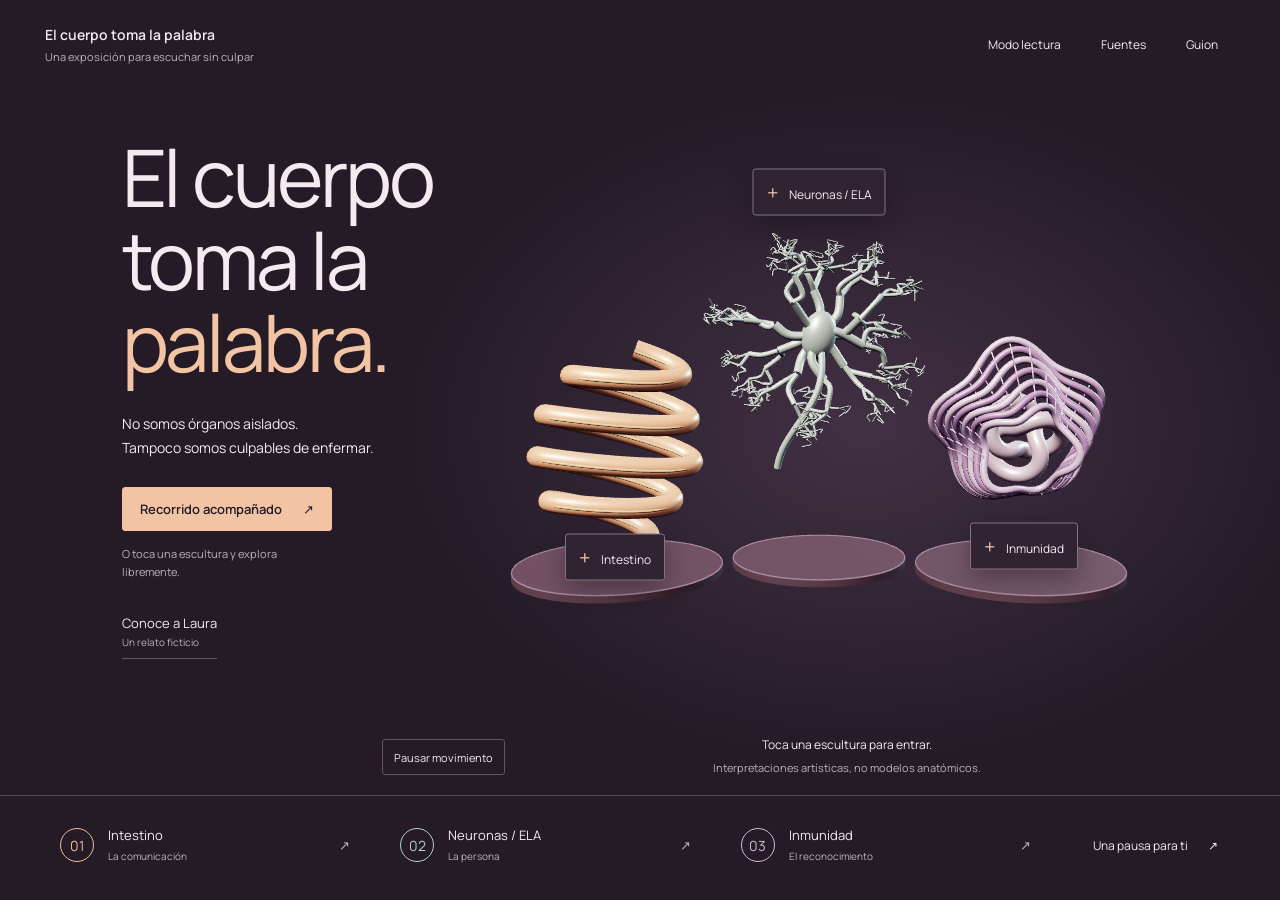
==== index.html @ 7c8bc36c "Publish interactive body exhibition" ====
<!doctype html><html lang="es"><head><meta charset="UTF-8"/><meta name="viewport" content="width=device-width, initial-scale=1.0"/><link rel="icon" type="image/svg+xml" href="./favicon.svg"/><meta name="theme-color" content="#241b27"/><meta name="description" content="Una exposición interactiva sobre el intestino, la ELA y la inmunidad. Escuchar el cuerpo sin culpar a la persona."/><title>El cuerpo toma la palabra · Exposición interactiva</title>  <script type="module" crossorigin src="./assets/index-BwPp86Fr.js"></script>
  <link rel="stylesheet" crossorigin href="./assets/index-CwZqlV-K.css">
</head><body><div id="root"></div><noscript>Esta exposición necesita JavaScript. Actívalo en tu navegador para explorar las estaciones. El intestino y el cerebro se comunican en ambas direcciones. La ELA y la autoinmunidad no se explican por el carácter ni la represión emocional. Tu cuerpo merece cuidado, no culpa.</noscript></body></html>
---- assets/index-CwZqlV-K.css ----
@font-face{font-family:Manrope;src:url(./manrope-regular-BEIO-tX3.ttf) format("truetype");font-weight:400;font-display:swap}@font-face{font-family:Manrope;src:url(./manrope-semibold-DBphNC1-.ttf) format("truetype");font-weight:600 800;font-display:swap}:root{font-family:Manrope,sans-serif;color:#f4eaf0;background:#241b27;font-synthesis:none;--ground:#241b27;--surface:#302432;--ink:#f4eaf0;--muted:#c2aebd;--line:#685265;--accent:#f2c4a4;--ease:cubic-bezier(.23,1,.32,1);color-scheme:dark}*{box-sizing:border-box}body{margin:0}button,a,summary{-webkit-tap-highlight-color:transparent}button{font:inherit;color:inherit;cursor:pointer;border:1px solid var(--line);background:transparent;min-height:44px;padding:11px 17px;border-radius:3px;transition:background .18s var(--ease),transform .14s var(--ease),border-color .18s var(--ease)}button:active{transform:scale(.98)}button[aria-pressed=true]{background:var(--accent);color:var(--ground);border-color:var(--accent)}button:disabled{opacity:.5;cursor:wait}a{color:var(--accent);text-underline-offset:5px}a:focus-visible,button:focus-visible,summary:focus-visible{outline:2px solid var(--accent);outline-offset:5px}::selection{background:#f2c4a4;color:#241b27}*{scrollbar-color:#9b8194 #241b27;scrollbar-width:thin}p{line-height:1.7;margin:0 0 18px}h1,h2{font-weight:400;text-wrap:balance}h1{letter-spacing:-.04em}h2{font-size:20px;line-height:1.4;margin:0 0 14px}small{font-size:12px;line-height:1.6;color:var(--muted)}.exhibition{min-height:100svh;display:flex;flex-direction:column;max-width:2000px;margin:auto}header{display:flex;align-items:center;justify-content:space-between;gap:20px;padding:22px 3.5%;position:relative;z-index:2}.brand{padding:0;border:0;text-align:left;font-size:14px;font-weight:600}.brand span{display:block;font-weight:400;color:var(--muted);font-size:11px;margin-top:5px}.top-actions{display:flex;gap:6px}.top-actions button{border:0;font-size:12px}.skip{position:fixed;left:20px;top:-100px;z-index:5;background:var(--ink);color:var(--ground);padding:15px}.skip:focus{top:10px}main{position:relative;flex:1;min-height:640px}.installation{position:absolute;right:0;top:0;width:72%;height:100%;min-height:600px;background:radial-gradient(ellipse at 55% 48%,#423044 0,transparent 64%)}.sculpture{position:absolute;inset:0 0 65px}.sculpture canvas{width:100%;height:100%;display:block;touch-action:pan-y}.art-label{position:absolute;transform:translate(-50%,-50%);white-space:nowrap;background:#302432;border-color:#897184;font-size:12px;padding:9px 13px;box-shadow:0 9px 25px #17101966}.art-label:active{transform:translate(-50%,-50%) scale(.98)}.art-label[hidden]{display:none}.label-cross{font-size:20px;vertical-align:-1px;padding-right:10px;color:var(--accent)}.art-caption{position:absolute;bottom:20px;left:12%;right:6%;font-size:12px;color:var(--ink);text-align:center;pointer-events:none}.art-caption span{display:block;font-size:11px;color:var(--muted);margin-top:7px}.intro{position:relative;z-index:1;width:37%;padding:48px 0 40px 9.5%;pointer-events:none}.intro h1{font-size:clamp(62px,6.2vw,94px);line-height:1.04;margin:0 0 28px}.intro h1 span{color:var(--accent)}.intro p{font-size:14px;line-height:1.75}.entry-actions{margin-top:26px;display:flex;align-items:flex-start;flex-direction:column;gap:14px}.intro button{pointer-events:auto}.primary{background:var(--accent);border-color:var(--accent);color:var(--ground);font-size:13px;font-weight:600}.primary span{padding-left:18px}.entry-actions>span{font-size:11px;color:var(--muted);max-width:210px;line-height:1.7}.story-link{margin-top:32px;padding:0;border:0;border-bottom:1px solid var(--line);border-radius:0;font-size:13px}.story-link span{display:block;text-align:left;font-size:10px;color:var(--muted);padding:3px 0 9px}.load-state,.loading-note{position:absolute;top:42%;left:30%;font-size:12px;color:var(--muted);max-width:220px}.loading-note{top:50%;font-size:11px}.inside main{display:grid;grid-template-columns:55% 45%;min-height:690px}.inside .installation{position:sticky;top:0;left:0;width:100%;height:min(780px,calc(100svh - 70px));min-height:470px;grid-column:1;grid-row:1}.inside .reading-desk{grid-column:2;grid-row:1}.reading-desk{padding:25px 9% 35px 4%;min-width:0}.desk-top{display:flex;align-items:center;justify-content:space-between;color:var(--muted);font-size:11px;margin-bottom:30px}.back{border:0;padding:0;font-size:12px}.reading-desk h1{font-size:clamp(34px,3.3vw,52px);line-height:1.12;margin:0 0 22px;outline:none}.reading-desk h1 em{font-style:normal;color:var(--accent)}.lead{font-size:16px;color:var(--ink);line-height:1.7}.experiment{margin:32px 0 25px;padding:24px 0;border-top:1px solid var(--line);border-bottom:1px solid var(--line)}.experiment p,.result,details p{font-size:13px}.experiment>p{color:var(--muted)}.button-pair{display:grid;grid-template-columns:1fr 1fr;gap:8px}.button-pair button,.immune-controls button{font-size:11px;padding:11px 8px}.result{line-height:1.7;margin-top:18px;color:var(--ink)}.result p{margin:12px 0 0}.result strong{font-weight:600;color:var(--accent)}.text-button{border:0;padding:9px 0;text-decoration:underline;text-underline-offset:5px;font-size:12px;color:var(--accent)}details{border-bottom:1px solid #584456;padding:0 0 15px;margin:0 0 15px}summary{cursor:pointer;font-size:13px;line-height:1.6;padding:10px 0;min-height:44px}details p:first-of-type{margin-top:15px}details a{font-size:12px}details[open]{padding-bottom:24px}.account{margin:18px 0 24px}.account span{font-size:11px;color:var(--muted)}.account p{font-size:18px;line-height:1.6;margin-top:10px}.immune-controls{display:flex;flex-wrap:wrap;gap:8px}.recognition{display:flex;align-items:center;gap:18px;min-height:90px;font-size:12px;color:var(--muted)}.cell{font-size:38px;color:var(--accent)}.recognition.self .cell{color:#b5d0c9}.recognition.auto .cell{color:#efbc99}.boundary{height:42px;width:1px;background:var(--line);transform:rotate(20deg)}.recognition-label{max-width:170px}.laura-beat{width:100%;text-align:left;border:0;background:var(--surface);padding:18px;display:flex;justify-content:space-between;gap:15px;font-size:12px;margin-top:25px}.laura-beat span+span{color:var(--accent);font-size:11px}.care-note{color:var(--muted);font-size:11px;margin:25px 0 0}.guide{margin-top:25px;font-size:12px}.guide strong{font-weight:400;color:var(--accent)}.guide p{margin-top:10px;color:var(--muted)}footer{display:flex;align-items:center;gap:30px;padding:18px 3.5% 24px;position:relative;z-index:2;border-top:1px solid #584456}footer nav{display:grid;grid-template-columns:repeat(3,1fr);flex:1;gap:20px}footer nav button{border:0;text-align:left;display:flex;gap:14px;align-items:center;padding:12px 15px;font-size:13px}footer nav button[aria-current]{background:#473345}footer nav small{display:block;font-size:10px;margin-top:4px}.station-mark{color:var(--station-color);font-size:14px;border:1px solid var(--station-color);width:34px;height:34px;display:grid;place-items:center;border-radius:50%;flex-shrink:0}.nav-arrow{margin-left:auto;color:var(--muted)}.pause{border:0;font-size:12px}.pause span{margin-left:18px}.fallback-art{height:100%;display:flex;flex-direction:column;justify-content:center;align-items:center;padding:60px 15% 100px}.fallback-word{font-size:clamp(32px,4.5vw,70px);line-height:1.2;color:var(--accent);letter-spacing:-.04em}.fallback-art p{font-size:12px;color:var(--muted);max-width:300px;margin-top:24px}.simple .art-caption{display:none}dialog{border:1px solid var(--line);border-radius:4px;background:var(--surface);color:var(--ink);width:min(640px,calc(100% - 32px));max-height:85svh;padding:32px;box-shadow:0 25px 90px #100b1499}dialog::backdrop{background:#150e1bcc}dialog p{font-size:14px}.dialog-head{display:flex;justify-content:space-between;gap:24px;align-items:flex-start;margin-bottom:25px}.dialog-head h2{font-size:28px;letter-spacing:-.03em;margin:0}.dialog-head button{font-size:12px;flex-shrink:0;padding:7px 12px}.source-list{margin:25px 0}.source-list a{display:flex;justify-content:space-between;gap:20px;border-bottom:1px solid var(--line);padding:18px 0;font-size:13px;text-decoration:none}.source-list strong{font-weight:600}.source-list span{color:var(--muted);text-align:right}.fiction{color:var(--accent)}blockquote{font-size:25px;line-height:1.6;letter-spacing:-.02em;margin:25px 0}.reflection-choices{display:grid;gap:10px;margin:22px 0}.reflection-choices button{text-align:left;font-size:13px}dialog small{display:block;margin-top:20px}.motion-toggle{font-size:11px;position:absolute;left:24px;bottom:20px;z-index:1;padding:7px 11px;min-height:36px;background:var(--ground)}@media(hover:hover){button:hover{background:#493849;border-color:#b398ac}.primary:hover,button[aria-pressed=true]:hover{background:#ffdabd;color:var(--ground)}a:hover{color:#ffdabd}.brand:hover,.top-actions button:hover,.back:hover,.text-button:hover,.story-link:hover,.pause:hover{background:transparent;color:var(--accent)}summary:hover{color:var(--accent)}}@media(min-width:1600px){.intro{padding-left:8%}.inside main{grid-template-columns:58% 42%}.reading-desk{padding-right:12%}}@media(max-width:1000px){header{padding:18px 24px}.intro{padding-left:5%;width:39%;padding-top:65px}.intro h1{font-size:68px}.installation{width:68%}.inside main{grid-template-columns:48% 52%}.reading-desk{padding-right:7%}.inside .installation{min-height:420px}.button-pair{grid-template-columns:1fr}.inside .art-caption{bottom:60px}.art-caption{font-size:11px}footer{gap:12px;padding:16px}footer nav{gap:4px}footer nav button{padding:10px;font-size:12px}.pause span{margin-left:0}.station-mark{width:30px;height:30px}.nav-arrow{display:none}.motion-toggle{left:15px}}@media(max-width:700px){header{padding:16px 20px;gap:8px}.brand{max-width:175px;font-size:12px}.brand span{font-size:9px}.top-actions{gap:0}.top-actions button{font-size:10px;padding:8px;min-height:44px}main{display:flex;flex-direction:column;min-height:0}.intro{order:0;padding:24px 24px 0;width:100%;pointer-events:auto}.intro h1{font-size:54px;line-height:1.05;max-width:340px;margin-bottom:18px}.intro h1 br:nth-child(2){display:none}.intro h1 span:before{content:" "}.intro p{font-size:12px;margin-bottom:12px}.entry-actions{margin-top:18px;flex-direction:row;align-items:center;gap:16px}.entry-actions>span{font-size:10px;max-width:120px}.primary{font-size:11px;padding:12px}.primary span{padding-left:8px}.story-link{margin-top:15px;display:flex;gap:12px;align-items:center;min-height:44px;font-size:11px}.story-link span{padding:0;font-size:10px}.installation{order:1;position:relative;width:100%;height:380px;min-height:0}.sculpture{inset:0 0 60px}.art-caption{left:130px;right:15px;bottom:14px;font-size:10px;text-align:left}.art-caption span{font-size:9px}.art-label{font-size:10px;min-height:44px;padding:6px 9px}.label-cross{font-size:17px;padding-right:6px}.inside main{display:flex;min-height:0}.inside .installation{position:relative;order:0;height:320px;min-height:0;top:auto}.inside .sculpture{inset:0 0 50px}.inside .art-caption{bottom:10px;left:120px;text-align:left}.inside .art-caption span{font-size:8px}.motion-toggle{bottom:10px;font-size:9px;min-height:36px}.reading-desk{order:1;padding:20px 24px 30px}.desk-top{margin-bottom:22px}.reading-desk h1{font-size:38px}.lead{font-size:14px}.experiment{margin-top:24px}.button-pair{grid-template-columns:1fr 1fr}footer{display:block;padding:16px}footer nav{gap:4px}footer nav button{flex-direction:column;align-items:flex-start;gap:8px;padding:10px 6px;font-size:11px}footer nav small{font-size:8px}.station-mark{width:26px;height:26px;font-size:11px}.pause{display:block;text-align:center;width:100%;border-top:1px solid #584456;margin-top:12px;padding-top:17px;font-size:11px}.pause span{margin-left:20px}.fallback-art{padding:25px 30px 60px}.fallback-word{font-size:36px}.fallback-art p{font-size:11px;max-width:280px}.simple .installation{height:300px}.simple .intro{padding-bottom:20px}dialog{padding:24px}.dialog-head{gap:12px}.dialog-head h2{font-size:24px}.dialog-head button{font-size:11px}dialog p{font-size:13px}blockquote{font-size:21px}.source-list a{font-size:12px}.load-state,.loading-note{left:20%;max-width:230px}.loading-note{top:55%}}@media(prefers-reduced-motion:reduce){*,*:before,*:after{animation:none!important;transition:none!important;scroll-behavior:auto!important}}@media print{header,.installation,footer,.entry-actions,.story-link,.desk-top,.laura-beat,.experiment button{display:none!important}body,:root{color:#222;background:#fff}.inside main{display:block}.reading-desk{padding:20px}details{display:block}p,small,.lead,.result{color:#222}h1 em{color:#444!important}}
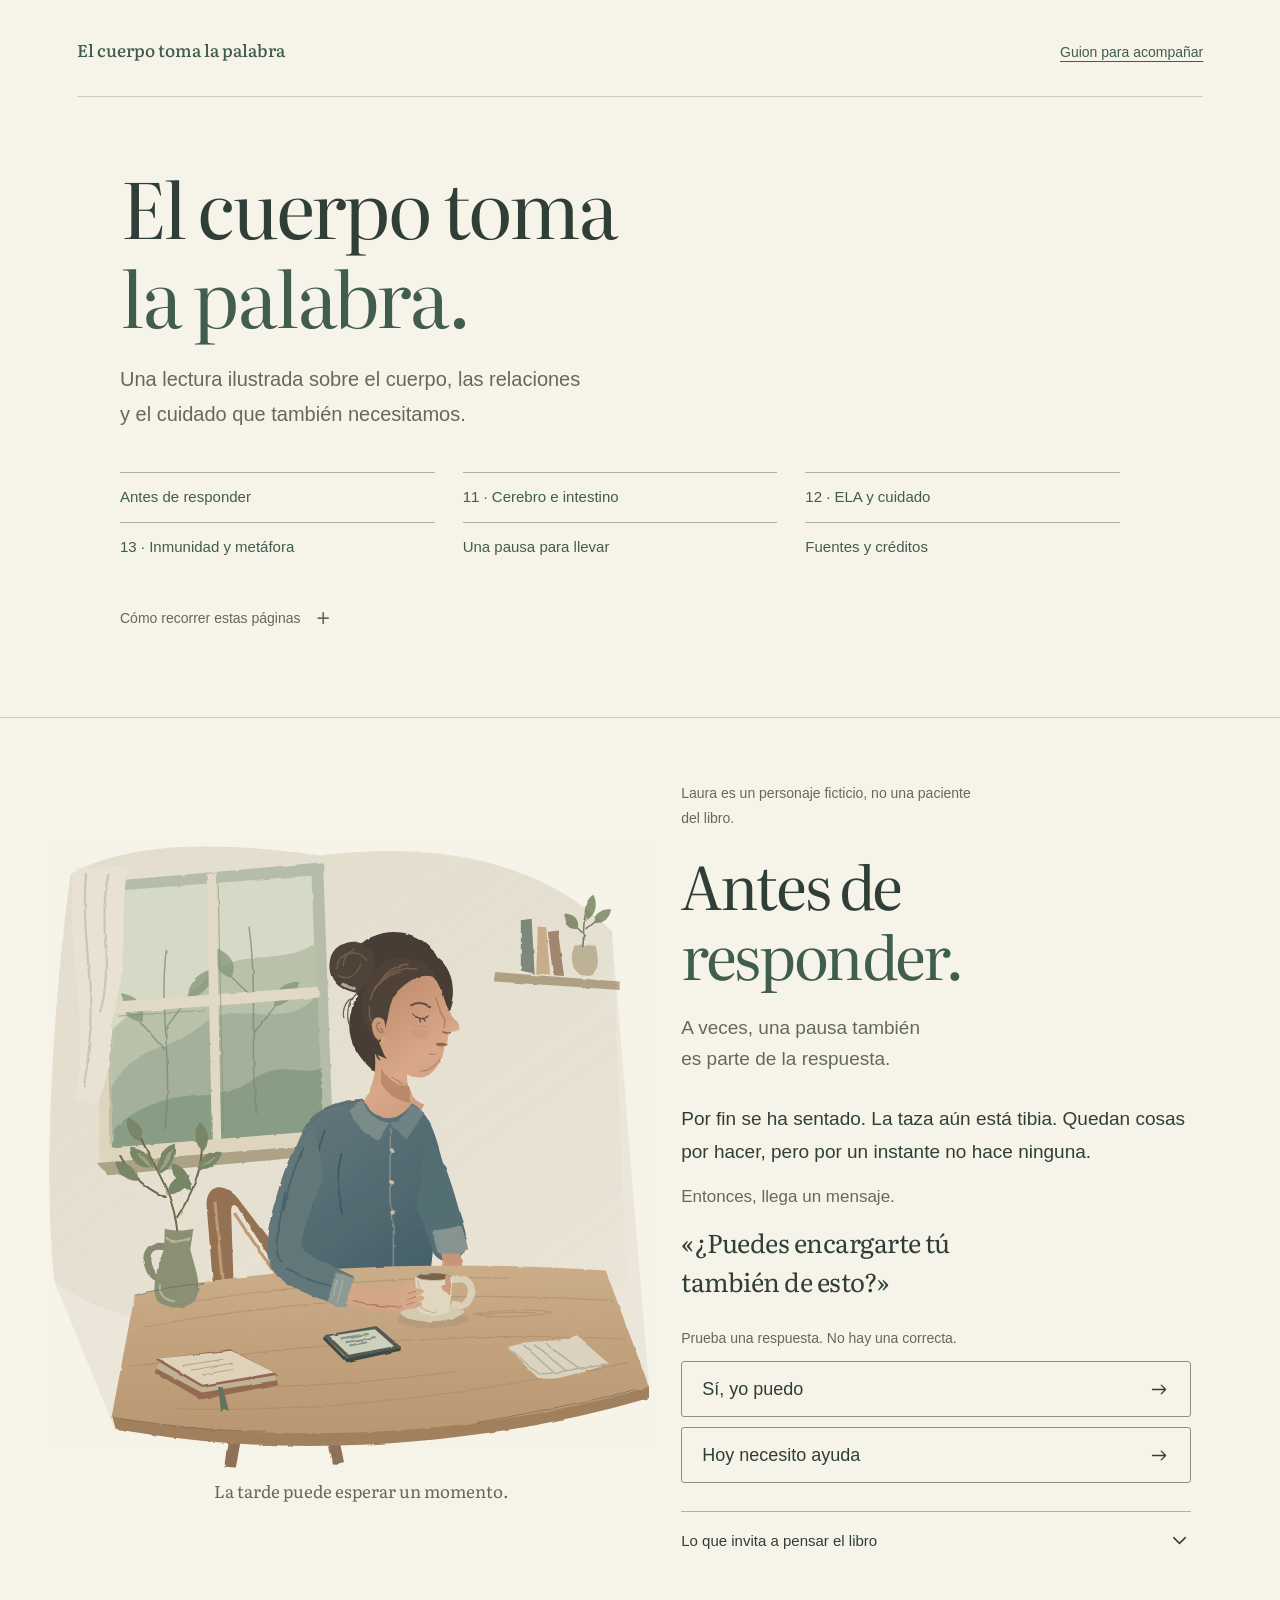
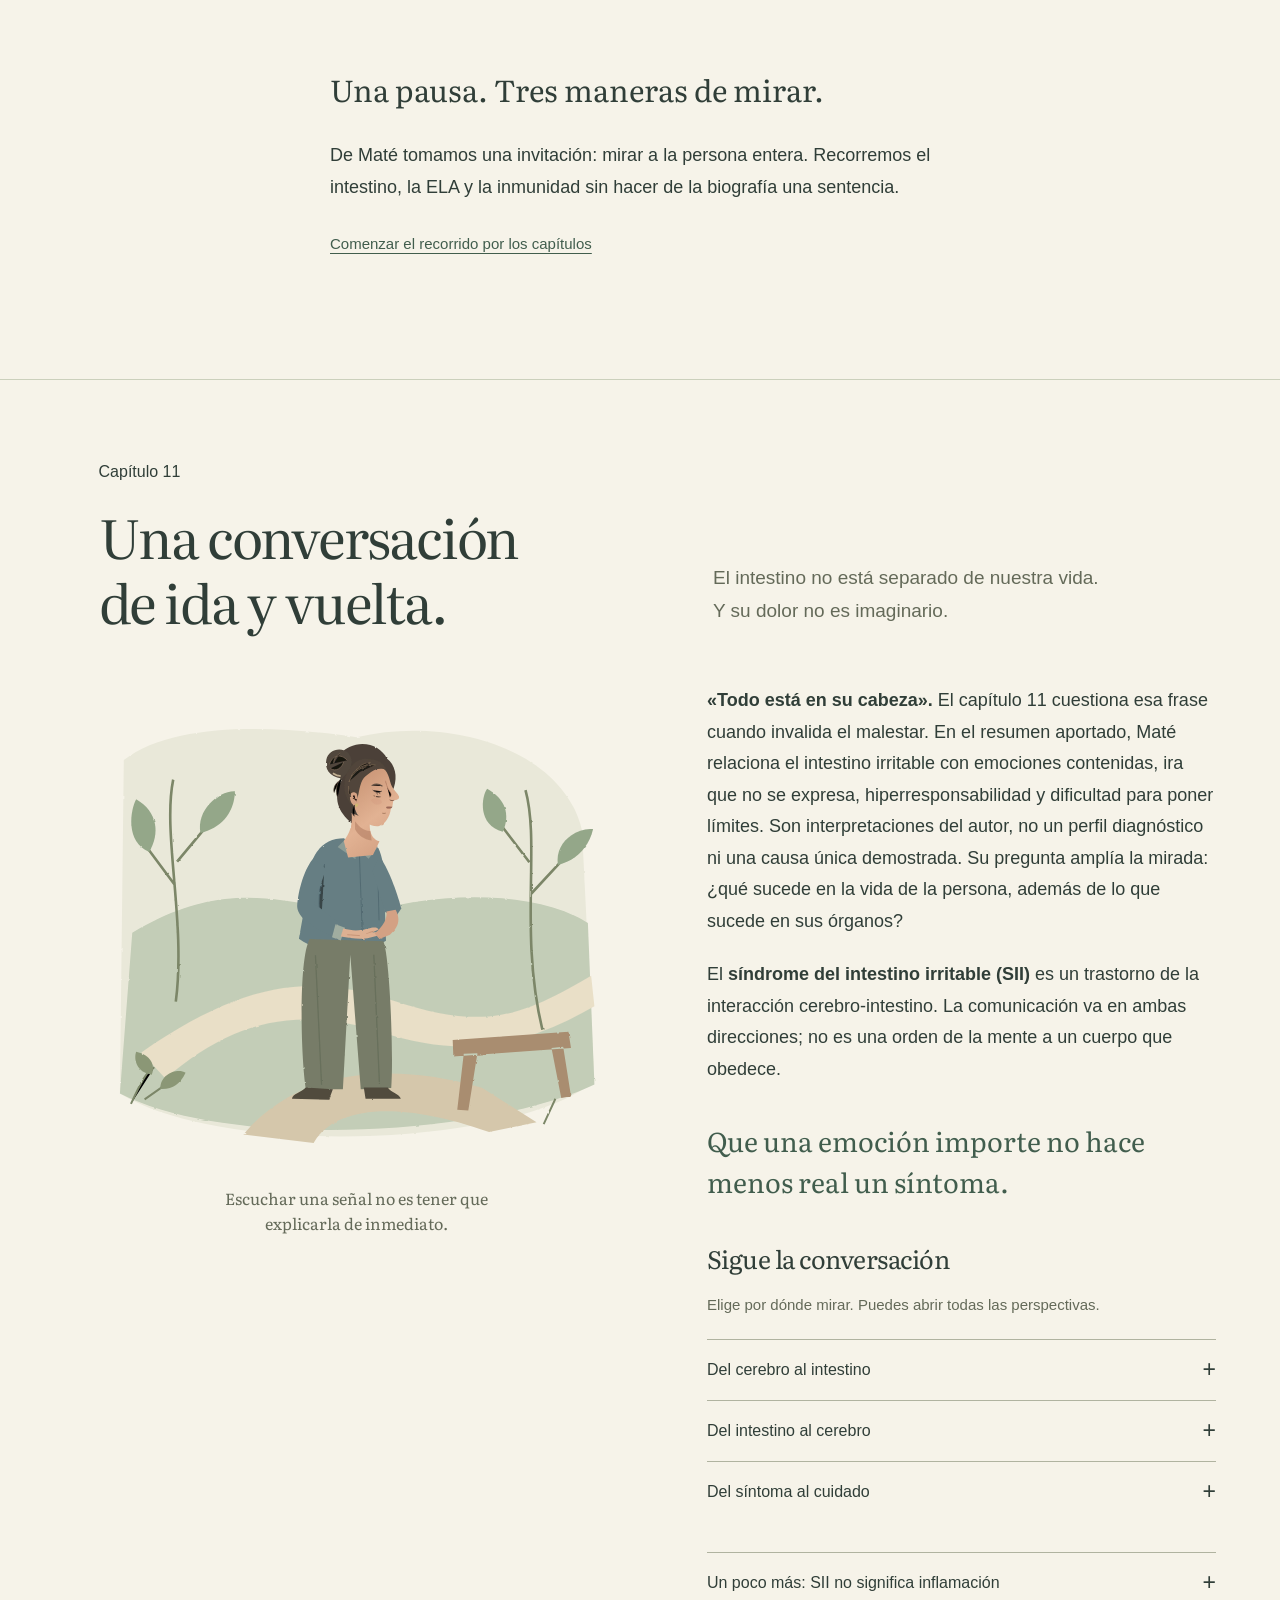
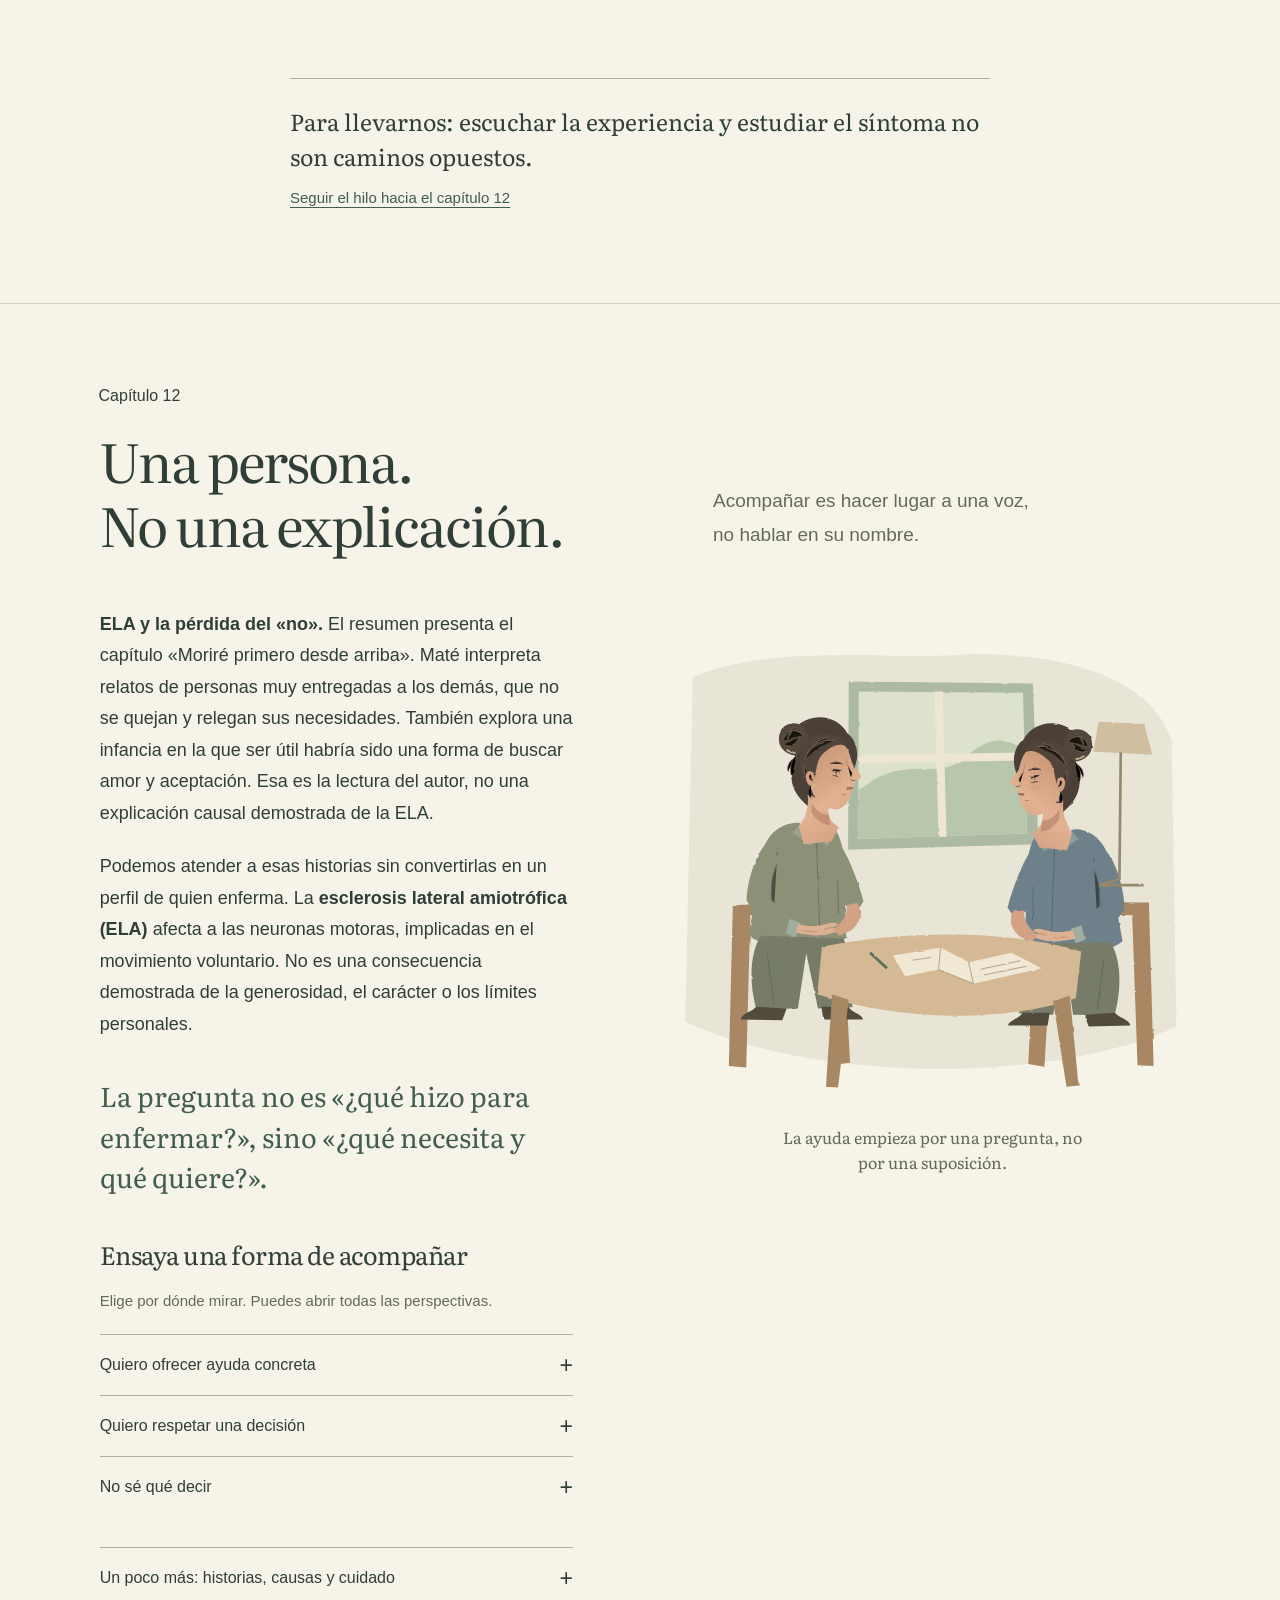
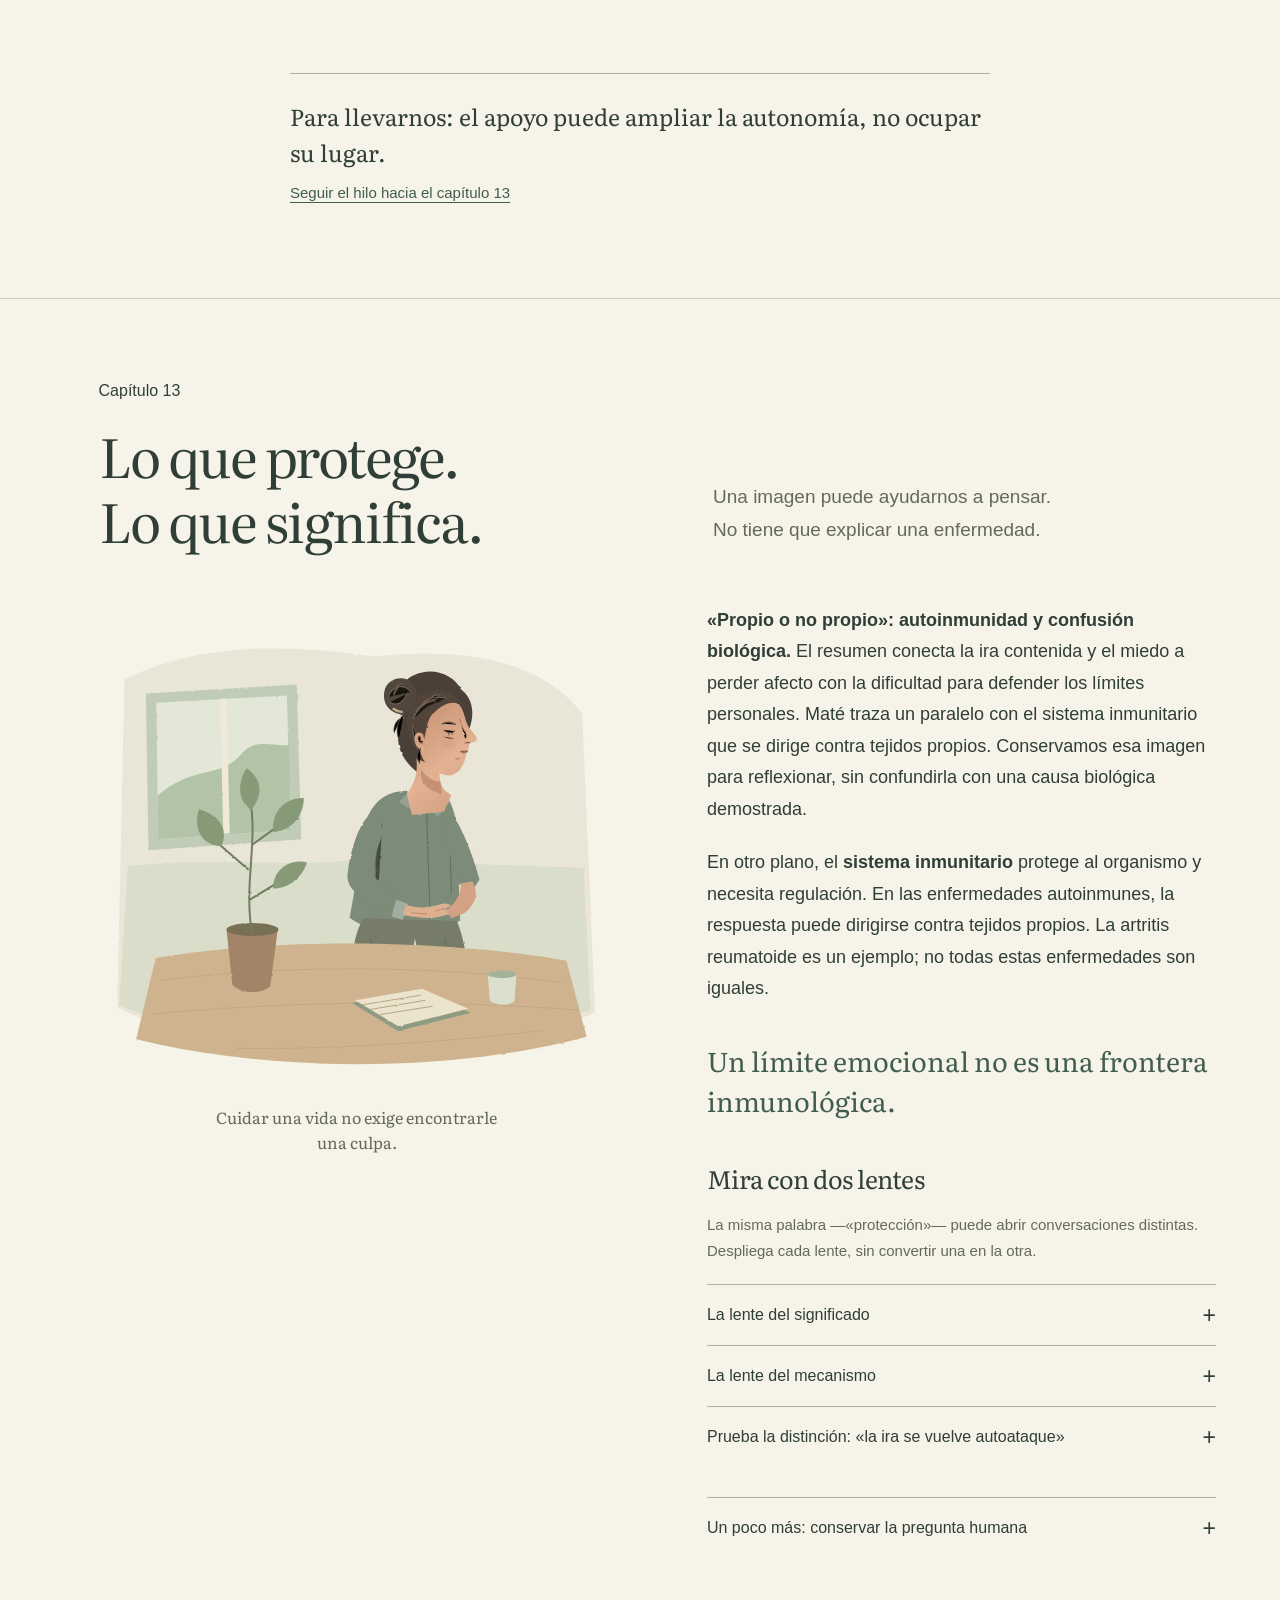
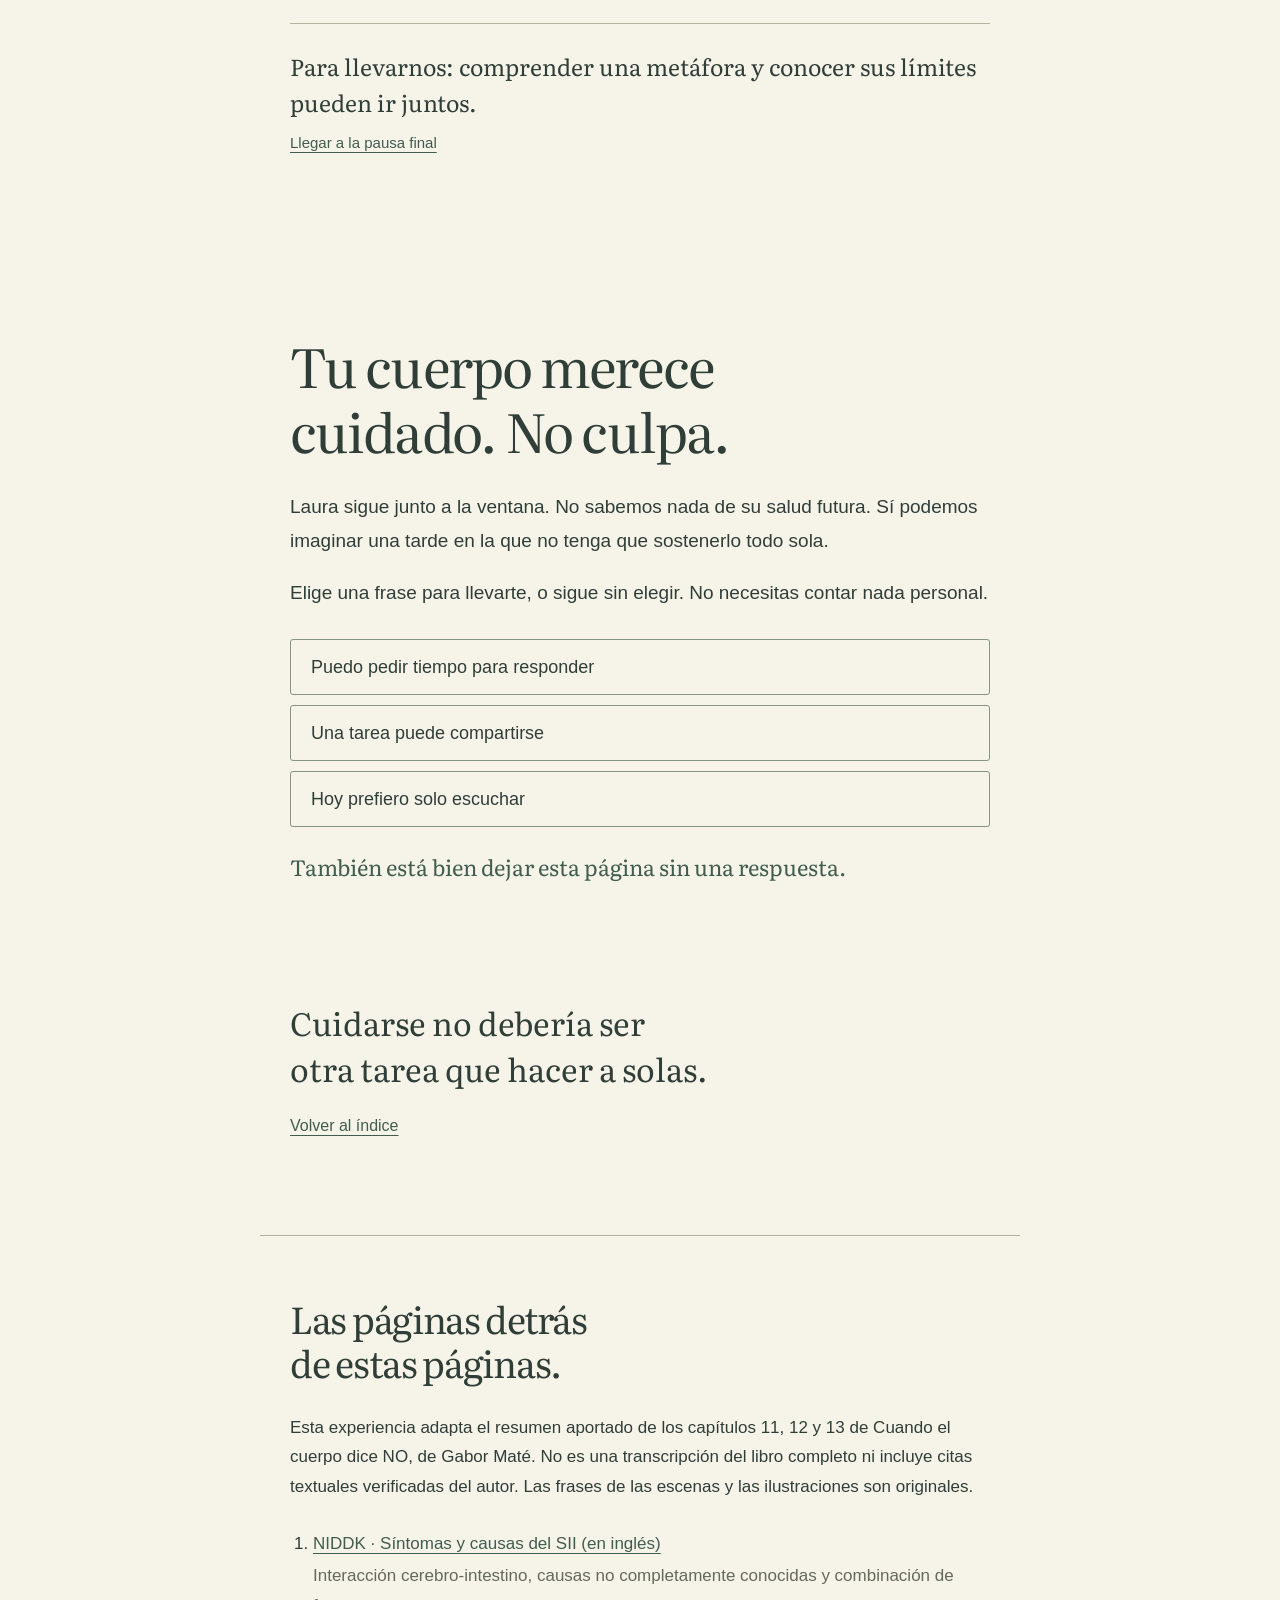
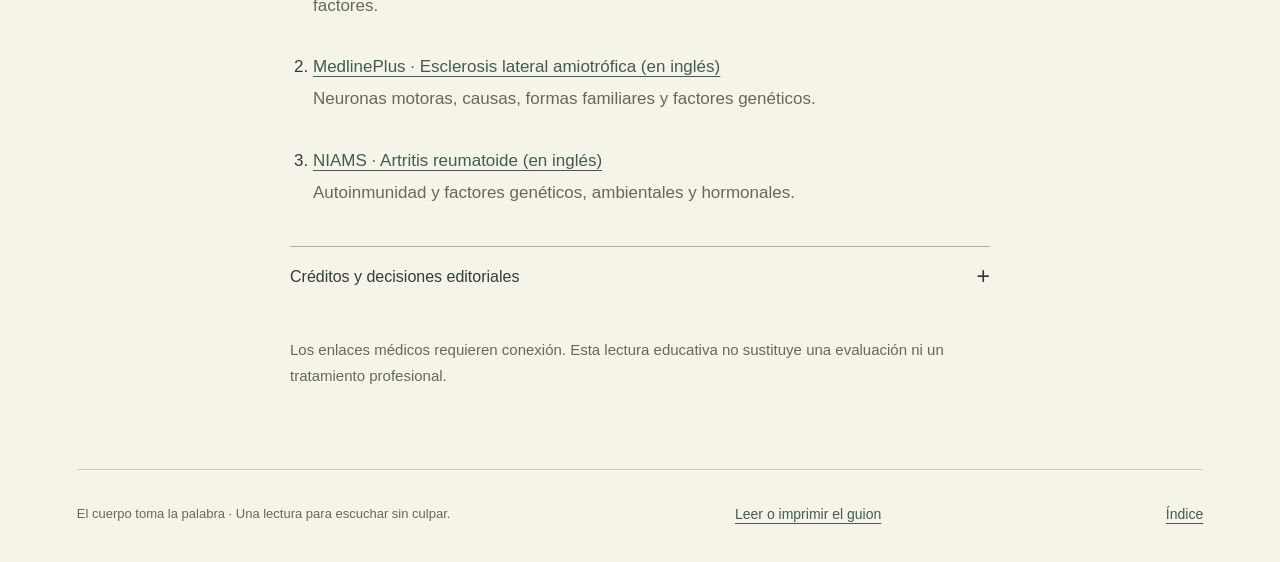
==== commit 5dfa896c: "Complete illustrated reading of chapters 11 12 and 13 with speaker script" ====
--- a/index.html
+++ b/index.html
@@ -1,3 +1,27 @@
-<!doctype html><html lang="es"><head><meta charset="UTF-8"/><meta name="viewport" content="width=device-width, initial-scale=1.0"/><link rel="icon" type="image/svg+xml" href="./favicon.svg"/><meta name="theme-color" content="#241b27"/><meta name="description" content="Una exposición interactiva sobre el intestino, la ELA y la inmunidad. Escuchar el cuerpo sin culpar a la persona."/><title>El cuerpo toma la palabra · Exposición interactiva</title>  <script type="module" crossorigin src="./assets/index-BwPp86Fr.js"></script>
-  <link rel="stylesheet" crossorigin href="./assets/index-CwZqlV-K.css">
-</head><body><div id="root"></div><noscript>Esta exposición necesita JavaScript. Actívalo en tu navegador para explorar las estaciones. El intestino y el cerebro se comunican en ambas direcciones. La ELA y la autoinmunidad no se explican por el carácter ni la represión emocional. Tu cuerpo merece cuidado, no culpa.</noscript></body></html>
+<!doctype html><html lang="es"><head><meta charset="utf-8"><meta name="viewport" content="width=device-width,initial-scale=1"><meta name="theme-color" content="#f6f3e9"><meta name="description" content="Un libro ilustrado para recorrer los capítulos 11, 12 y 13 de Cuando el cuerpo dice NO. Escuchar sin culpar."><title>El cuerpo toma la palabra · Libro ilustrado</title><link rel="icon" href="data:,"><link rel="stylesheet" href="./pilot.css"><link rel="stylesheet" href="./book.css"><link rel="preload" href="./assets/Literata.ttf" as="font" type="font/ttf" crossorigin><noscript><style>#choice-panel,.keepsakes{display:none!important}</style></noscript></head><body><a class="skip" href="#apertura">Ir a la lectura</a><header class="masthead"><a href="./index.html">El cuerpo toma la palabra</a><a href="./guion.html">Guion para acompañar</a></header><main><section class="book-intro" id="indice"><h1>El cuerpo toma<br> <em>la palabra.</em></h1><p>Una lectura ilustrada sobre el cuerpo, las relaciones<br class="desktop-break"> y el cuidado que también necesitamos.</p><nav aria-label="Índice del libro"><a href="#apertura">Antes de responder</a><a href="#capitulo-11">11 · Cerebro e intestino</a><a href="#capitulo-12">12 · ELA y cuidado</a><a href="#capitulo-13">13 · Inmunidad y metáfora</a><a href="#cierre">Una pausa para llevar</a><a href="#fuentes">Fuentes y créditos</a></nav><details class="help"><summary>Cómo recorrer estas páginas<span aria-hidden="true">+</span></summary><p>Lee hacia abajo, salta desde el índice o sigue los enlaces al final de cada capítulo. Abre las preguntas para explorar distintas perspectivas. No hay puntuación ni respuestas que debas compartir. Con teclado, usa Tab y Enter; las secciones desplegables también se abren con Espacio.</p><p>Para presentar: abre el <a href="./guion.html">guion de 10–12 minutos</a> en otro dispositivo. Las reflexiones que abras aquí serán visibles al proyectar. No se guarda ni envía ninguna elección.</p></details></section><section class="spread pilot" id="apertura" aria-label="Apertura: antes de responder">
+ <div class="opening"><p class="fiction">Laura es un personaje ficticio, no una paciente del libro.</p><h2 class="pilot-title">Antes de <br> <em>responder.</em></h2><p class="intro">A veces, una pausa también<br class="desktop-break"> es parte de la respuesta.</p></div>
+ <figure class="illustration"><img src="./assets/la-pausa.svg" width="900" height="920" alt="Una mujer adulta, cansada al final del día, sostiene una taza junto a una ventana. En la mesa esperan un teléfono y un libro. La tarde sigue, tranquila, al otro lado del cristal."><figcaption>La tarde puede esperar un momento.</figcaption></figure>
+ <section class="reading" id="lectura" aria-label="La escena y sus respuestas">
+  <p class="story">Por fin se ha sentado. La taza aún está tibia. Quedan cosas por hacer, pero por un instante no hace ninguna.</p>
+  <p class="arrival">Entonces, llega un mensaje.</p>
+  <blockquote>«¿Puedes encargarte tú<br class="desktop-break"> también de esto?»</blockquote>
+  <div id="choice-panel">
+   <p class="invitation" id="choice-label">Prueba una respuesta. No hay una correcta.</p>
+   <div class="choices" role="group" aria-labelledby="choice-label">
+    <button type="button" data-choice="yes">Sí, yo puedo <svg viewBox="0 0 24 24" aria-hidden="true"><path d="M4 12h15m-5-5 5 5-5 5"/></svg></button>
+    <button type="button" data-choice="help">Hoy necesito ayuda <svg viewBox="0 0 24 24" aria-hidden="true"><path d="M4 12h15m-5-5 5 5-5 5"/></svg></button>
+   </div>
+  </div>
+  <section class="reflection" id="reflection" hidden aria-labelledby="reflection-title">
+   <p class="chosen" id="chosen"></p>
+   <h2 id="reflection-title" tabindex="-1"></h2>
+   <p id="reflection-copy"></p>
+   <p class="question" id="reflection-question"></p>
+   <button class="back" id="back" type="button"><svg viewBox="0 0 24 24" aria-hidden="true"><path d="M20 12H5m5-5-5 5 5 5"/></svg> Volver y probar otra respuesta</button>
+  </section>
+  <noscript><div class="fallback"><h3>Sí, yo puedo</h3><p><strong>Tu «sí» también merece cuidado.</strong></p><p>Tal vez quiere hacerlo. Tal vez le cuesta dejar algo pendiente. No hace falta juzgar ese «sí». Aceptar una tarea no borra su cansancio ni la posibilidad de compartirla.</p><p>¿Qué necesitaría para que cuidar no signifique quedarse sola con todo?</p><h3>Hoy necesito ayuda</h3><p><strong>No tienes que poder con todo.</strong></p><p>Pedir ayuda puede traer alivio, incomodidad o las dos cosas a la vez. No hace falta sentirse segura para decirlo. Y si la ayuda no llega, eso no vuelve menos legítima su necesidad.</p><p>¿Con quién podría compartir una parte de lo que hoy pesa?</p></div></noscript>
+  <details class="book-note"><summary>Lo que invita a pensar el libro<svg viewBox="0 0 24 24" aria-hidden="true"><path d="m6 9 6 6 6-6"/></svg></summary>
+   <div><p><cite>Cuando el cuerpo dice NO</cite>, de Gabor Maté, propone mirar el espacio que dejamos a nuestras necesidades dentro de las relaciones y el cuidado.</p><p>Esta escena toma esa pregunta como punto de partida, no como diagnóstico. Decir «sí» o «no» no explica por qué alguien enferma ni determina su salud. Ninguna persona es culpable de su enfermedad.</p><p class="note-end">Reflexión original, no cita del libro. El cuidado también necesita tiempo, apoyo y condiciones que lo hagan posible.</p></div>
+  </details>
+ </section>
+</section><div class="bridge"><p>Una pausa. Tres maneras de mirar.</p><p>De Maté tomamos una invitación: mirar a la persona entera. Recorremos el intestino, la ELA y la inmunidad sin hacer de la biografía una sentencia.</p><a href="#capitulo-11">Comenzar el recorrido por los capítulos</a></div><section class="chapter" id="capitulo-11" aria-labelledby="h11"><div class="chapter-heading"><h2 id="h11"><span>Capítulo 11</span>Una conversación<br> de ida y vuelta.</h2><p>El intestino no está separado de nuestra vida.<br class="desktop-break"> Y su dolor no es imaginario.</p></div><div class="chapter-spread"><figure class="chapter-art"><img src="./assets/el-dialogo.svg" alt="Una mujer adulta se detiene en un jardín de senderos que se encuentran." width="900" height="800" loading="lazy"><figcaption>Escuchar una señal no es tener que explicarla de inmediato.</figcaption></figure><div class="chapter-copy"><p><strong>«Todo está en su cabeza».</strong> El capítulo 11 cuestiona esa frase cuando invalida el malestar. En el resumen aportado, Maté relaciona el intestino irritable con emociones contenidas, ira que no se expresa, hiperresponsabilidad y dificultad para poner límites. Son interpretaciones del autor, no un perfil diagnóstico ni una causa única demostrada. Su pregunta amplía la mirada: ¿qué sucede en la vida de la persona, además de lo que sucede en sus órganos?</p><p>El <strong>síndrome del intestino irritable (SII)</strong> es un trastorno de la interacción cerebro-intestino. La comunicación va en ambas direcciones; no es una orden de la mente a un cuerpo que obedece.</p><p class="pullquote">Que una emoción importe no hace menos real un síntoma.</p><section class="explore" aria-labelledby="dialogo-title"><h3 id="dialogo-title">Sigue la conversación</h3><p class="instruction">Elige por dónde mirar. Puedes abrir todas las perspectivas.</p><details class="depth"><summary>Del cerebro al intestino<span aria-hidden="true">+</span></summary><div><p>Las respuestas del cerebro pueden influir en la sensibilidad y el funcionamiento intestinal. El estrés puede participar, pero no es una explicación única ni significa que la persona produzca voluntariamente sus síntomas.</p></div></details><details class="depth"><summary>Del intestino al cerebro<span aria-hidden="true">+</span></summary><div><p>Lo que ocurre en el aparato digestivo también puede influir en cómo nos sentimos. No se trata de elegir entre una causa «física» y una «emocional»: hay una interacción real.</p></div></details><details class="depth"><summary>Del síntoma al cuidado<span aria-hidden="true">+</span></summary><div><p>Escuchar el dolor, explorar qué lo acompaña y buscar evaluación clínica pueden ir juntos. Hablar de estrés debe ampliar la atención, no sustituirla.</p></div></details></section><details class="depth"><summary>Un poco más: SII no significa inflamación<span aria-hidden="true">+</span></summary><div><p>El SII no es lo mismo que una enfermedad inflamatoria intestinal. No se conoce una causa exacta y pueden intervenir varios factores. El dolor sigue siendo real aunque una prueba no muestre una lesión estructural evidente.</p><p>El estrés no equivale siempre a inflamación. Una lectura del libro no puede diagnosticar síntomas persistentes, nuevos o preocupantes: requieren evaluación profesional.</p><p><a href="#fuente-sii">Leer la fuente médica del capítulo</a></p></div></details></div></div><div class="chapter-end"><p>Para llevarnos: escuchar la experiencia y estudiar el síntoma no son caminos opuestos.</p><a href="#capitulo-12">Seguir el hilo hacia el capítulo 12</a></div></section><section class="chapter" id="capitulo-12" aria-labelledby="h12"><div class="chapter-heading"><h2 id="h12"><span>Capítulo 12</span>Una persona.<br> No una explicación.</h2><p>Acompañar es hacer lugar a una voz,<br class="desktop-break"> no hablar en su nombre.</p></div><div class="chapter-spread reverse"><figure class="chapter-art"><img src="./assets/hacer-lugar.svg" alt="Dos personas adultas conversan a la misma altura ante una libreta abierta. No representan casos clínicos." width="900" height="800" loading="lazy"><figcaption>La ayuda empieza por una pregunta, no por una suposición.</figcaption></figure><div class="chapter-copy"><p><strong>ELA y la pérdida del «no».</strong> El resumen presenta el capítulo «Moriré primero desde arriba». Maté interpreta relatos de personas muy entregadas a los demás, que no se quejan y relegan sus necesidades. También explora una infancia en la que ser útil habría sido una forma de buscar amor y aceptación. Esa es la lectura del autor, no una explicación causal demostrada de la ELA.</p><p>Podemos atender a esas historias sin convertirlas en un perfil de quien enferma. La <strong>esclerosis lateral amiotrófica (ELA)</strong> afecta a las neuronas motoras, implicadas en el movimiento voluntario. No es una consecuencia demostrada de la generosidad, el carácter o los límites personales.</p><p class="pullquote">La pregunta no es «¿qué hizo para enfermar?», sino «¿qué necesita y qué quiere?».</p><section class="explore" aria-labelledby="cuidado-title"><h3 id="cuidado-title">Ensaya una forma de acompañar</h3><p class="instruction">Elige por dónde mirar. Puedes abrir todas las perspectivas.</p><details class="depth"><summary>Quiero ofrecer ayuda concreta<span aria-hidden="true">+</span></summary><div><p>«Puedo acompañarte a la consulta o encargarme de una tarea. ¿Te serviría alguna de esas opciones?» Ofrecer algo posible reduce el peso de tener que organizar toda la ayuda. La persona puede aceptar, cambiar la propuesta o rechazarla.</p></div></details><details class="depth"><summary>Quiero respetar una decisión<span aria-hidden="true">+</span></summary><div><p>«¿Qué prefieres que hagamos? ¿Quieres tiempo para pensarlo?» Necesitar ayuda no elimina la autonomía. Escuchar preferencias y adaptar la forma de comunicarnos es parte del cuidado.</p></div></details><details class="depth"><summary>No sé qué decir<span aria-hidden="true">+</span></summary><div><p>«No tengo una explicación, pero puedo escucharte.» Acompañar no exige encontrar una lección en la enfermedad, pedir optimismo ni prometer mejoría.</p></div></details></section><details class="depth"><summary>Un poco más: historias, causas y cuidado<span aria-hidden="true">+</span></summary><div><p>Los relatos permiten conocer experiencias; por sí solos no demuestran causalidad. La causa de la ELA suele ser desconocida; existen formas familiares y factores genéticos en algunos casos.</p><p>Aprender a decir «no» no es una prevención ni una cura demostrada. La atención especializada, el apoyo emocional y el cuidado cotidiano pueden convivir sin atribuir a las emociones poderes curativos.</p><p>Las figuras de esta página son ilustraciones, no pacientes ni retratos de casos del libro.</p><p><a href="#fuente-ela">Leer la fuente médica del capítulo</a></p></div></details></div></div><div class="chapter-end"><p>Para llevarnos: el apoyo puede ampliar la autonomía, no ocupar su lugar.</p><a href="#capitulo-13">Seguir el hilo hacia el capítulo 13</a></div></section><section class="chapter" id="capitulo-13" aria-labelledby="h13"><div class="chapter-heading"><h2 id="h13"><span>Capítulo 13</span>Lo que protege.<br> Lo que significa.</h2><p>Una imagen puede ayudarnos a pensar.<br class="desktop-break"> No tiene que explicar una enfermedad.</p></div><div class="chapter-spread"><figure class="chapter-art"><img src="./assets/lo-que-protege.svg" alt="Una mujer junto a una planta y un cuaderno abierto. La escena es una metáfora de cuidado, no un modelo biológico." width="900" height="800" loading="lazy"><figcaption>Cuidar una vida no exige encontrarle una culpa.</figcaption></figure><div class="chapter-copy"><p><strong>«Propio o no propio»: autoinmunidad y confusión biológica.</strong> El resumen conecta la ira contenida y el miedo a perder afecto con la dificultad para defender los límites personales. Maté traza un paralelo con el sistema inmunitario que se dirige contra tejidos propios. Conservamos esa imagen para reflexionar, sin confundirla con una causa biológica demostrada.</p><p>En otro plano, el <strong>sistema inmunitario</strong> protege al organismo y necesita regulación. En las enfermedades autoinmunes, la respuesta puede dirigirse contra tejidos propios. La artritis reumatoide es un ejemplo; no todas estas enfermedades son iguales.</p><p class="pullquote">Un límite emocional no es una frontera inmunológica.</p><section class="explore" aria-labelledby="lentes-title"><h3 id="lentes-title">Mira con dos lentes</h3><p>La misma palabra —«protección»— puede abrir conversaciones distintas. Despliega cada lente, sin convertir una en la otra.</p><details class="depth"><summary>La lente del significado<span aria-hidden="true">+</span></summary><div><p>«Necesito proteger un espacio para mí» puede nombrar una necesidad legítima. Es una imagen sobre relaciones, descanso y cuidado. No es una explicación del funcionamiento inmunitario.</p></div></details><details class="depth"><summary>La lente del mecanismo<span aria-hidden="true">+</span></summary><div><p>La autoinmunidad describe procesos biológicos. En la artritis reumatoide no se conoce una causa exacta; intervienen factores como genes, ambiente y hormonas. No puede deducirse de cómo alguien expresa su ira.</p></div></details><details class="depth"><summary>Prueba la distinción: «la ira se vuelve autoataque»<span aria-hidden="true">+</span></summary><div><p>Como afirmación médica, no es una conclusión que podamos sostener aquí. Una metáfora no demuestra que reprimir ira cause autoinmunidad. Podemos hablar de enfado y necesidades sin atribuirles el origen de una enfermedad.</p></div></details></section><details class="depth"><summary>Un poco más: conservar la pregunta humana<span aria-hidden="true">+</span></summary><div><p>No hace falta descartar la vida emocional para reconocer la complejidad biológica. Podemos preguntarnos qué apoyo falta, qué duele o qué no se ha podido decir. Esas preguntas importan por sí mismas, no porque garanticen salud.</p><p>La imagen de «un cuerpo confundido» es una simplificación, no un mecanismo completo. Ni la enfermedad es un fallo moral, ni cuidarse sustituye tratamiento y seguimiento.</p><p><a href="#fuente-inmunidad">Leer la fuente médica del capítulo</a></p></div></details></div></div><div class="chapter-end"><p>Para llevarnos: comprender una metáfora y conocer sus límites pueden ir juntos.</p><a href="#cierre">Llegar a la pausa final</a></div></section><section id="cierre" class="closing"><h2>Tu cuerpo merece<br> cuidado. No culpa.</h2><p>Laura sigue junto a la ventana. No sabemos nada de su salud futura. Sí podemos imaginar una tarde en la que no tenga que sostenerlo todo sola.</p><p>Elige una frase para llevarte, o sigue sin elegir. No necesitas contar nada personal.</p><div class="choices keepsakes" role="group" aria-label="Una frase para llevar"><button type="button" data-note="tiempo" aria-pressed="false">Puedo pedir tiempo para responder</button><button type="button" data-note="compartir" aria-pressed="false">Una tarea puede compartirse</button><button type="button" data-note="pasar" aria-pressed="false">Hoy prefiero solo escuchar</button></div><p id="takeaway" class="takeaway" role="status" aria-live="polite">También está bien dejar esta página sin una respuesta.</p><noscript><p>Pedir tiempo no es rechazar a alguien. Compartir una tarea necesita acuerdos y apoyo. Escuchar en silencio también es participar.</p></noscript><p class="closing-last">Cuidarse no debería ser<br> otra tarea que hacer a solas.</p><a href="#indice">Volver al índice</a></section><section id="fuentes" class="sources"><h2>Las páginas detrás<br> de estas páginas.</h2><p>Esta experiencia adapta el resumen aportado de los capítulos 11, 12 y 13 de <cite>Cuando el cuerpo dice NO</cite>, de Gabor Maté. No es una transcripción del libro completo ni incluye citas textuales verificadas del autor. Las frases de las escenas y las ilustraciones son originales.</p><ol><li id="fuente-sii"><a href="https://www.niddk.nih.gov/health-information/digestive-diseases/irritable-bowel-syndrome/symptoms-causes">NIDDK · Síntomas y causas del SII (en inglés)</a><p>Interacción cerebro-intestino, causas no completamente conocidas y combinación de factores.</p></li><li id="fuente-ela"><a href="https://medlineplus.gov/amyotrophiclateralsclerosis.html">MedlinePlus · Esclerosis lateral amiotrófica (en inglés)</a><p>Neuronas motoras, causas, formas familiares y factores genéticos.</p></li><li id="fuente-inmunidad"><a href="https://www.niams.nih.gov/health-topics/rheumatoid-arthritis">NIAMS · Artritis reumatoide (en inglés)</a><p>Autoinmunidad y factores genéticos, ambientales y hormonales.</p></li></ol><details class="depth"><summary>Créditos y decisiones editoriales<span aria-hidden="true">+</span></summary><div><p>Dirección e ilustraciones SVG originales creadas para esta experiencia. «La pausa» conserva el piloto aprobado; las tres composiciones nuevas prolongan su lenguaje de papel, pigmento y contorno a lápiz. No se utilizan fotografías de pacientes ni imágenes de stock.</p><p>Tipografía Literata alojada localmente. <a href="./assets/OFL-Literata.txt">Licencia de la tipografía</a>. El texto de interfaz usa la fuente sans del sistema. No hay analítica, formularios, cookies de la aplicación ni almacenamiento de respuestas.</p><p>Se preserva la invitación de Maté a escuchar la vida entera. Se corrigen las equivalencias entre SII e inflamación, personalidad y ELA, e ira y autoinmunidad. Laura es ficción y no se le atribuye una enfermedad.</p></div></details><p>Los enlaces médicos requieren conexión. Esta lectura educativa no sustituye una evaluación ni un tratamiento profesional.</p></section></main><footer><p>El cuerpo toma la palabra · Una lectura para escuchar sin culpar.</p><a href="./guion.html">Leer o imprimir el guion</a><a href="#indice">Índice</a></footer><script src="./scene.js"></script><script src="./book.js"></script></body></html>
--- a/pilot.css
+++ b/pilot.css
@@ -0,0 +1,16 @@
+@font-face{font-family:Literata;src:url('./assets/Literata.ttf') format('truetype');font-weight:200 900;font-style:normal;font-display:swap}
+:root{--paper:#f6f3e9;--ink:#303e38;--muted:#646a59;--green:#415d4d;--line:#b0b3a0;--wash:#e7eadf;--literary:Literata,Georgia,serif;--body:-apple-system,BlinkMacSystemFont,'Segoe UI',Arial,sans-serif;color-scheme:light;font-family:var(--body);color:var(--ink);background:var(--paper);font-synthesis:none;scrollbar-color:#8b9681 var(--paper)}
+*{box-sizing:border-box}body{margin:0}::selection{color:var(--paper);background:var(--green)}button,summary,a{-webkit-tap-highlight-color:transparent}button{font:inherit;cursor:pointer;color:inherit}button svg,summary svg{width:23px;height:23px;fill:none;stroke:currentColor;stroke-width:1.5;flex:none;stroke-linecap:round;stroke-linejoin:round}button:focus-visible,summary:focus-visible,a:focus-visible{outline:2px solid var(--green);outline-offset:5px}h2:focus{outline:none}h2:focus-visible{outline:2px solid var(--green);outline-offset:7px}button:active{transform:scale(.985)}button:focus-visible:active{transform:none}a{color:var(--green);text-underline-offset:4px}[hidden]{display:none!important}
+.skip{position:absolute;left:20px;top:-100px;padding:14px;background:var(--paper);z-index:3}.skip:focus{top:12px}
+.masthead{display:flex;justify-content:space-between;align-items:baseline;gap:30px;margin:0 auto;max-width:1440px;padding:30px 6% 22px}.masthead p{font-family:var(--literary);font-size:18px;margin:0;font-weight:500}.masthead span{font-size:14px;color:var(--muted)}
+.spread{max-width:1440px;margin:0 auto;display:grid;grid-template-columns:minmax(0,1.2fr) minmax(0,1fr);column-gap:2.7%;padding:36px 6% 24px 1.8%;align-items:start}.opening{grid-column:2;grid-row:1;max-width:510px;padding-top:13px}h1{font-family:var(--literary);font-weight:400;font-size:clamp(44px,4.7vw,68px);line-height:1.16;letter-spacing:-.04em;margin:0 0 22px;text-wrap:balance}h1 em{font-style:normal;color:var(--green)}.intro{font-size:19px;line-height:1.65;margin:0;color:var(--muted)}
+.illustration{grid-column:1;grid-row:1 / span 2;margin:0;align-self:start;position:relative;padding-top:14px}.illustration img{display:block;width:111%;max-width:none;height:auto;margin-left:-4%;margin-top:0}.illustration figcaption{font-family:var(--literary);font-size:17px;line-height:1.6;color:var(--muted);text-align:center;margin-top:-16px;margin-left:8%;font-weight:400}
+.reading{grid-column:2;grid-row:2;max-width:510px;padding-top:29px}.story{font-size:19px;line-height:1.7;margin:0 0 15px}.arrival{font-size:17px;color:var(--muted);line-height:1.6;margin:0 0 13px}blockquote{font-family:var(--literary);font-size:clamp(23px,2vw,29px);line-height:1.5;margin:0 0 27px;letter-spacing:-.02em}.invitation{font-size:14px;line-height:1.6;color:var(--muted);margin:0 0 12px}.choices{display:flex;flex-direction:column;gap:10px;align-items:stretch}.choices button{display:flex;justify-content:space-between;align-items:center;gap:12px;background:transparent;border:1px solid #879581;border-radius:3px;padding:15px 20px;min-height:56px;font-size:18px;text-align:left;transition:background-color 160ms ease,transform 140ms cubic-bezier(.23,1,.32,1)}.choices button svg{width:21px}.book-note{margin-top:28px;border-top:1px solid var(--line)}summary{font-size:15px;line-height:1.5;list-style:none;display:flex;justify-content:space-between;align-items:center;gap:16px;padding:17px 0;min-height:56px;cursor:pointer}summary::-webkit-details-marker{display:none}details[open] summary svg{transform:rotate(180deg)}.book-note div{padding:0 0 4px}.book-note p{font-size:17px;line-height:1.75;margin:0 0 15px}.book-note .note-end{color:var(--muted);font-size:15px}cite{font-style:normal}.reflection{padding-top:3px}.chosen{color:var(--muted);font-size:15px;margin:0 0 12px}.reflection h2{font:400 30px/1.35 var(--literary);letter-spacing:-.025em;margin:0 0 18px}.reflection>p:not(.chosen){font-size:18px;line-height:1.75;margin:0 0 16px}.reflection .question{font-family:var(--literary);font-size:20px!important;color:var(--green)}.back{padding:10px 0;min-height:48px;background:none;border:0;display:flex;align-items:center;gap:10px;font-size:15px;text-align:left;text-decoration:underline;text-underline-offset:5px;text-decoration-thickness:1px}.back svg{width:19px}.noscript{font-size:17px;line-height:1.7}
+footer{max-width:1268px;margin:20px auto 0;padding:22px 0 26px;border-top:1px solid #cbd0bc;display:flex;gap:22px;align-items:center;justify-content:space-between;color:var(--muted);font-size:13px;line-height:1.5}footer p{margin:0}footer .closing-mark{margin-left:auto;margin-right:auto}.closing-mark svg{display:block;width:45px;height:24px;fill:none;stroke:#7a896c;stroke-width:1.2}
+@media(hover:hover) and (pointer:fine){.choices button:hover{background:var(--wash)}.back:hover{text-decoration-thickness:2px}summary:hover{color:var(--green)}}
+@media(min-width:1600px){.spread{padding-top:60px}}
+@media(max-width:1100px) and (min-width:761px){.spread{padding-left:1%;padding-right:5%;column-gap:2%;grid-template-columns:1fr 1fr}.illustration{padding-top:75px}.illustration img{width:117%;margin-left:-12%}.story{font-size:18px}.intro{font-size:18px}footer{margin-left:5%;margin-right:5%}.masthead{padding-left:5%;padding-right:5%}}
+@media(max-width:760px){.masthead{padding:23px 24px 0}.masthead p{font-size:16px}.masthead span{display:none}.spread{display:flex;flex-direction:column;padding:30px 24px 24px;gap:0}.opening{padding:0;max-width:none;width:100%}h1{font-size:48px;line-height:1.18;letter-spacing:-.04em;margin-bottom:17px}h1 br{display:none}.intro{font-size:18px;line-height:1.65;max-width:30ch}.desktop-break{display:none}.illustration{padding:0;width:calc(100% + 32px);margin:4px -16px 28px}.illustration img{width:100%;margin:0}.illustration figcaption{font-size:15px;margin:-8px 10px 0}.reading{padding-top:0;max-width:none;width:100%}.story{font-size:19px;line-height:1.75;margin-bottom:16px}.arrival{font-size:17px}blockquote{font-size:27px;line-height:1.5;margin-bottom:25px}.invitation{font-size:14px}.choices button{min-height:58px;font-size:18px;padding:15px 17px}.book-note{margin-top:26px}.book-note summary{font-size:15px;min-height:62px;gap:8px}.book-note p{font-size:17px}.reflection h2{font-size:30px}.reflection>p:not(.chosen){font-size:18px}footer{margin:10px 24px 0;padding:23px 0 28px;align-items:flex-start;flex-wrap:wrap;gap:15px;font-size:13px}footer p:first-child{max-width:30ch}footer .closing-mark{margin:0 0 0 auto}footer p:last-child{flex-basis:100%}}
+@media(max-width:360px){h1{font-size:42px}.spread{padding-left:20px;padding-right:20px}.masthead{padding-left:20px;padding-right:20px}blockquote{font-size:25px}}
+@media(prefers-reduced-motion:reduce){*,*::before,*::after{animation:none!important;transition:none!important;scroll-behavior:auto!important}button:active{transform:none}}
+@media print{.masthead span{display:none}.spread{display:block}.opening,.reading{max-width:none}.illustration{float:left;width:48%;margin-right:5%}.illustration img{width:100%;margin:0}.choices,.back{display:none}.book-note{break-inside:avoid}footer{clear:both}.skip{display:none}}
--- a/book.css
+++ b/book.css
@@ -0,0 +1,7 @@
+/* Extends the approved illustrated pilot; no remote dependencies. */
+h2,h3{font-family:var(--literary);font-weight:400;text-wrap:balance}h2{font-size:clamp(35px,4.2vw,58px);line-height:1.2;letter-spacing:-.035em;margin:0 0 28px}h3{font-size:25px;line-height:1.4;letter-spacing:-.02em;margin:0 0 16px}p{line-height:1.75}a{overflow-wrap:anywhere}a:focus-visible,summary:focus-visible{outline:2px solid var(--green);outline-offset:5px}section[id],li[id]{scroll-margin-top:30px}.masthead{border-bottom:1px solid #cbd0bc;margin:0 6%;padding-left:0;padding-right:0;max-width:none}.masthead>a:first-child{font:500 17px/1.5 var(--literary);text-decoration:none}.masthead>a:last-child{font-size:14px;min-height:44px;display:flex;align-items:center}.book-intro{max-width:1120px;margin:65px auto 70px;padding:0 40px}.book-intro h1{font-size:clamp(46px,6vw,78px);max-width:900px}.book-intro>p{font-size:20px;max-width:650px;color:var(--muted)}nav{display:grid;grid-template-columns:repeat(3,1fr);gap:0 28px;margin-top:40px;max-width:1000px}nav a{padding:15px 0;border-top:1px solid var(--line);font-size:15px;text-decoration:none;min-height:50px}nav a:hover{text-decoration:underline}.help{max-width:650px;margin-top:18px}.help summary{font-size:14px;color:var(--muted);justify-content:flex-start}.help p{font-size:16px}.pilot{padding-top:50px;border-top:1px solid #cbd0bc}.pilot-title{font:400 clamp(44px,4.7vw,68px)/1.16 var(--literary);letter-spacing:-.04em;margin:0 0 22px}.pilot-title em{font-style:normal;color:var(--green)}.fiction{font-size:14px;color:var(--muted);max-width:40ch;margin:0 0 20px}.bridge{max-width:680px;margin:75px auto 110px;padding:0 30px}.bridge p:first-child{font:400 30px/1.4 var(--literary)}.bridge p{font-size:18px}.bridge a,.chapter-end a{display:inline-block;padding:14px 0;min-height:48px;font-size:15px}.chapter{padding:80px 5% 0;margin:0 auto;max-width:1440px;border-top:1px solid #cbd0bc}.chapter-heading{padding:0 3% 32px;display:grid;grid-template-columns:1.15fr 1fr;gap:7%;align-items:end}.chapter-heading h2{margin-bottom:0}.chapter-heading h2 span{display:block;font:400 16px/1.5 var(--body);letter-spacing:0;margin-bottom:20px}.chapter-heading>p{font-size:19px;color:var(--muted);margin-bottom:6px}.chapter-spread{display:grid;grid-template-columns:1.15fr 1fr;gap:5%;align-items:start}.chapter-art{margin:0;position:sticky;top:30px;align-self:start}.chapter-art img{width:100%;height:auto;display:block}.chapter-art figcaption{font:400 16px/1.6 var(--literary);color:var(--muted);text-align:center;max-width:38ch;margin:0 auto;padding:0 20px}.chapter-copy{max-width:560px;padding:20px 0 0}.chapter-copy>p{font-size:18px;margin:0 0 22px}.chapter-copy strong{font-weight:600}.chapter-copy .pullquote{font:400 27px/1.5 var(--literary);color:var(--green);margin:35px 0}.explore{margin:40px 0 30px}.explore>p,.instruction{font-size:15px;color:var(--muted);margin:0 0 20px}.depth{border-top:1px solid var(--line)}.depth summary{font-size:16px;min-height:60px;gap:20px}.depth summary span,.help summary span{font-size:23px;font-weight:300;line-height:1}.depth[open]>summary>span,.help[open]>summary>span{transform:rotate(45deg)}.depth>div{padding:0 0 15px}.depth p{font-size:17px;line-height:1.75;margin:0 0 14px}.chapter-end{max-width:700px;margin:65px auto 80px;padding:25px 0 0;border-top:1px solid var(--line)}.chapter-end p{font:400 23px/1.55 var(--literary);margin:0}.closing{padding:85px 30px 100px;max-width:760px;margin:0 auto}.closing>p{font-size:19px}.closing .choices{margin:30px 0 20px}.keepsakes button[aria-pressed=true]{background:var(--wash);border-color:var(--green);border-width:2px;padding:14px 19px}.takeaway{min-height:100px;color:var(--green);font:400 22px/1.6 var(--literary)!important}.closing .closing-last{font:400 32px/1.45 var(--literary);margin:50px 0 25px}.sources{max-width:760px;margin:0 auto;padding:60px 30px 40px;border-top:1px solid var(--line)}.sources h2{font-size:37px}.sources p,.sources li{font-size:17px}.sources ol{padding-left:23px}.sources li{padding:15px 0}.sources li p{color:var(--muted);margin:7px 0}.sources>p:last-child{font-size:15px;color:var(--muted);margin-top:30px}footer{margin:25px 6% 0}footer a{display:inline-flex;align-items:center;min-height:44px;font-size:14px}.fallback{margin-top:20px}.fallback h3{margin-top:30px}noscript~.unused{display:none}.script-page{max-width:780px;padding:50px 30px;margin:auto}.script-page h1{font-size:55px}.script-page h2{font-size:31px;margin-top:50px}.script-page p{font-size:18px}.script-page .stage{font-size:16px;color:var(--muted);padding:15px 0;border-top:1px solid var(--line);border-bottom:1px solid var(--line)}.script-page .time{font-size:15px;color:var(--muted)}.script-actions{display:flex;gap:25px;align-items:center;flex-wrap:wrap}.script-actions button{background:transparent;border:1px solid var(--line);padding:12px 20px;min-height:48px}.script-actions a{padding:12px 0}.script-page nav{display:flex;flex-wrap:wrap;margin:30px 0;gap:5px 25px}.script-page nav a{font-size:15px}
+@media(min-width:1100px){.reverse .chapter-art{grid-column:2;grid-row:1}.reverse .chapter-copy{grid-column:1;grid-row:1;margin-left:7%}.reverse{grid-template-columns:1fr 1.15fr}.reverse .chapter-art{margin-right:-3%}}
+@media(max-width:900px){.chapter-heading{grid-template-columns:1fr;gap:15px;padding:0}.chapter-spread{grid-template-columns:1fr;gap:25px}.chapter-art{position:static;width:100%;max-width:660px;margin:auto}.chapter-copy{max-width:680px;margin:auto;padding-top:0}.chapter{padding:55px 6% 0}.chapter-heading>p{margin:0}.chapter-end{margin:40px auto 65px}.chapter-heading h2 br{display:none}.chapter-art figcaption{max-width:44ch}.chapter-copy .pullquote{font-size:26px}}
+@media(max-width:760px){.masthead{padding-top:15px;padding-bottom:12px;gap:20px;margin:0 24px;align-items:center}.masthead>a:first-child{font-size:15px;max-width:18ch}.masthead>a:last-child{font-size:13px;max-width:15ch;text-align:right}.book-intro{padding:0 24px;margin:42px auto 45px}.book-intro h1{font-size:50px}.book-intro>p{font-size:18px}nav{grid-template-columns:1fr 1fr;gap:0 20px;margin-top:30px}nav a{font-size:14px}.pilot-title{font-size:46px}.pilot-title br{display:none}.pilot .fiction{margin-bottom:20px}.pilot .opening{margin-bottom:12px}.pilot{padding-top:35px}.bridge{margin:40px auto 65px;padding:0 24px}.chapter{padding:45px 24px 0}.chapter-heading h2{font-size:39px}.chapter-heading h2 span{font-size:15px;margin-bottom:16px}.chapter-heading>p{font-size:18px}.chapter-art{width:calc(100% + 32px);margin:0 -16px}.chapter-copy>p{font-size:18px}.chapter-copy .pullquote{margin:28px 0}.chapter-end p{font-size:22px}.closing{padding:55px 24px}.closing h2{font-size:40px}.closing>p{font-size:18px}.closing .closing-last{font-size:29px}.sources{padding:45px 24px 25px}.sources h2{font-size:33px}.sources li,.sources p{font-size:16px}footer{margin:15px 24px 0}.script-page{padding:35px 24px}.script-page h1{font-size:40px}.script-page h2{font-size:29px}.script-page p{font-size:17px}.script-page nav a{border:0}.takeaway{min-height:135px}}
+@media(max-width:360px){.book-intro h1{font-size:43px}.book-intro,.closing,.sources,.script-page{padding-left:20px;padding-right:20px}.chapter{padding-left:20px;padding-right:20px}.chapter-heading h2{font-size:34px}.pilot-title{font-size:42px}.closing h2{font-size:36px}.masthead{margin-left:20px;margin-right:20px}.keepsakes button{font-size:17px}.chapter-copy .pullquote{font-size:24px}}
+@media print{body{background:white;color:#202a24}.masthead,.skip,.script-actions,nav,.help,.chapter-end a,footer,.keepsakes,.back,#choice-panel{display:none!important}.script-page{max-width:none;padding:0}.script-page h1{font-size:30pt}.script-page h2{font-size:20pt;margin-top:28px;break-after:avoid}.script-page p{font-size:11pt;line-height:1.55;margin:0 0 10px;orphans:3;widows:3}.script-page .stage{font-size:10pt;padding:10px 0;break-inside:avoid}:root{background:white}.script-page section{break-inside:auto}.chapter{break-before:page}.chapter-heading,.chapter-spread{display:block}.chapter-art{position:static;width:55%;float:left}.chapter-copy{max-width:none}.chapter-end{clear:both}.depth{break-inside:avoid}.book-intro h1{font-size:40pt}a{color:inherit}h2,h3{break-after:avoid}@page{size:A4;margin:18mm}}
